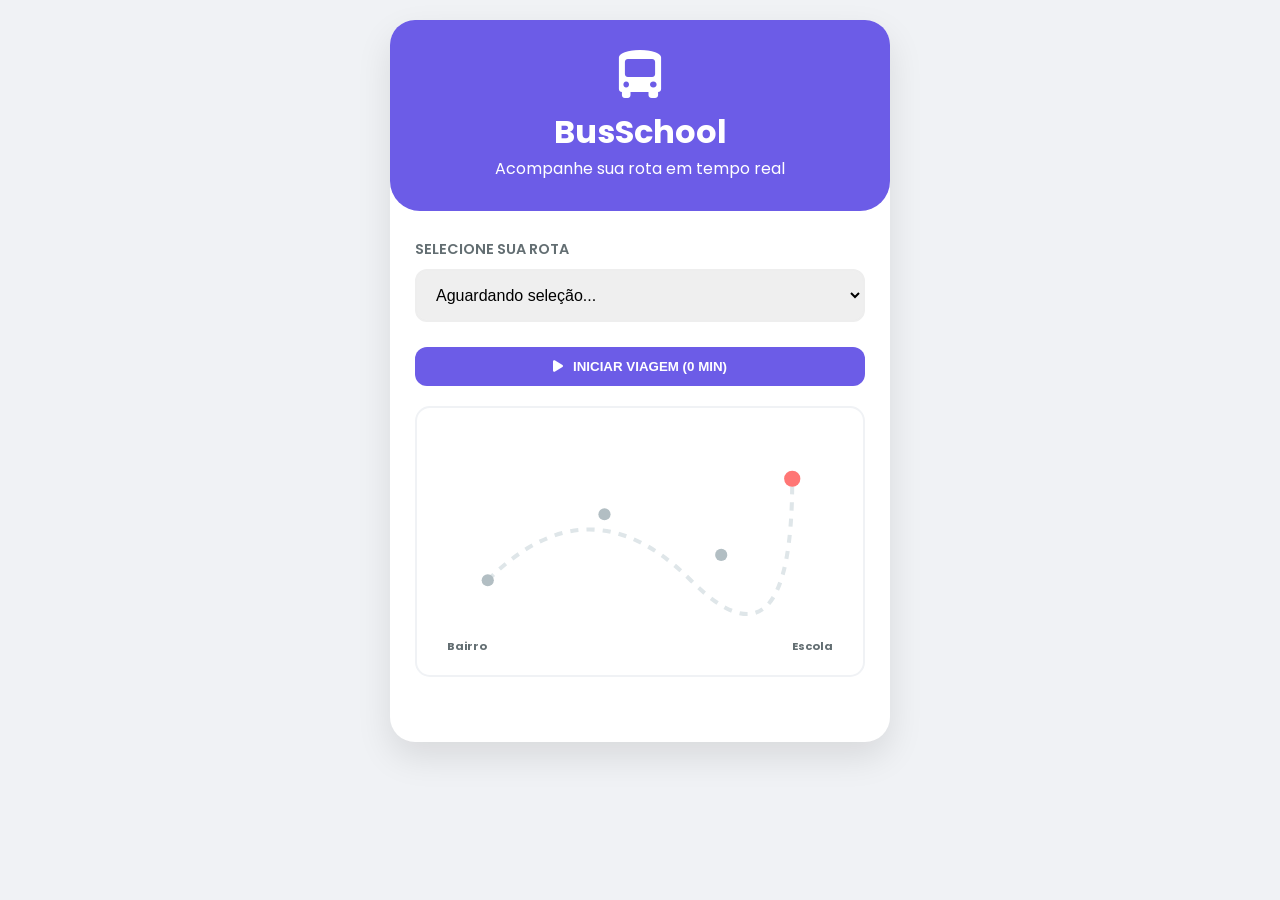
==== index.html @ d6fd9273 "Update index.html" ====
<!DOCTYPE html>
<html lang="pt-br">
<head>
    <meta charset="UTF-8">
    <meta name="viewport" content="width=device-width, initial-scale=1.0">
    <title>BusSchool - Monitoramento Escolar</title>
    
    <link rel="stylesheet" href="style.css">
    
    <link rel="stylesheet" href="https://cdnjs.cloudflare.com/ajax/libs/font-awesome/6.0.0/css/all.min.css">
    <link href="https://fonts.googleapis.com/css2?family=Poppins:wght@400;600&display=swap" rel="stylesheet">
</head>
<body>

    <div class="container">
        <div class="header">
            <i class="fas fa-bus-alt"></i>
            <h1>BusSchool</h1>
            <p>Acompanhe sua rota em tempo real</p>
        </div>

        <div class="content">
            <label>SELECIONE SUA ROTA</label>
            <!-- Alterado: chama updateButtonTime ao mudar -->
            <select id="route" onchange="updateButtonTime()">
                <option value="">Aguardando seleção...</option>
                <option value="10">Rota 01 - Centro (10 min)</option>
                <option value="15">Rota 02 - São José Operário (15 min)</option>
                <option value="20">Rota 03 - São Pedro (20 min)</option>
                <option value="25">Rota 04 - Linha Cambuí (25 min)</option>
                <option value="30">Rota 05 - Porto Moisés Lupion (30 min)</option>
                <option value="12">Rota 06 - São Luiz (12 min)</option>
            </select>

            <button class="btn-play" onclick="startBusJourney()" style="width: 100%; padding: 12px; margin-bottom: 20px; border-radius: 12px; border: none; background: #6c5ce7; color: white; font-weight: bold; cursor: pointer; display: flex; align-items: center; justify-content: center; gap: 10px;">
                <i class="fas fa-play"></i>
                <span id="btn-text">INICIAR VIAGEM (0 MIN)</span>
            </button>

            <div class="map-container" id="mapWrapper">
                <svg viewBox="0 0 400 200" class="map-svg">
                    <path id="route-path-animation" d="M 50 150 Q 150 50 250 150 T 350 50" fill="none" stroke="#dfe6e9" stroke-width="4" stroke-dasharray="8""")/>>
                    
                    <circle cx="50" cy="150" r="6" class="stop-point" />
                    <circle cx="165" cy="85" r="6" class="stop-point" />
                    <circle cx="280" cy="125" r="6" class="stop-point" />
                    <circle cx="350" cy="50" r="8" class="stop-point school" />

                    <g id="bus-marker-dynamic">
                        <text y="10" x="-12" font-size="24">🚌</text>
                    </g>
                </svg>
                <div class="map-labels">
                    <span>Bairro</span>
                    <span>Escola</span>
                </div>
            </div>

            <div id="bus-card" class="bus-card" style="display: none;">
                <div class="route-info">
                    <div class="eta-circle">
                        <div id="minutes">0</div>
                        <span>min</span>
                    </div>
                    <div>
                        <h3 id="status-text">Ônibus em movimento...</h3>
                        <p class="sub-text" id="arrival-text">Chegada prevista em 0 minutos</p>
                    </div>
                </div>
            </div>
        </div>
    </div>

    <script>
        let countdown; // Variável global para controlar o tempo

        // Atualiza o texto do botão quando seleciona a rota
        function updateButtonTime() {
            const routeSelect = document.getElementById('route');
            const btnText = document.getElementById('btn-text');
            const tempo = routeSelect.value;

            if (tempo) {
                btnText.innerText = `INICIAR VIAGEM (${tempo} MIN)`;
            } else {
                btnText.innerText = "INICIAR VIAGEM (0 MIN)";
            }
        }

        function startBusJourney() {
            const routeSelect = document.getElementById('route');
            const tempoSelecionado = parseInt(routeSelect.value);

            // Valida se foi selecionada uma rota
            if (!tempoSelecionado) {
                alert("Selecione uma rota antes de iniciar!");
                return;
            }

            // Limpa intervalos anteriores
            clearInterval(countdown);

            const mapWrapper = document.getElementById('mapWrapper');
            const busCard = document.getElementById('bus-card');
            const minutesDisplay = document.getElementById('minutes');
            const statusText = document.getElementById('status-text');
            const arrivalText = document.getElementById('arrival-text');

            // Reinicia animação
            mapWrapper.classList.remove('animating');
            void mapWrapper.offsetWidth; 
            mapWrapper.classList.add('animating');
            
            busCard.style.display = 'block';
            
            let timeLeft = tempoSelecionado;
            minutesDisplay.innerText = timeLeft;
            statusText.innerText = "Ônibus em movimento...";
            arrivalText.innerText = `Chegada prevista em ${timeLeft} minutos`;

            // Inicia contagem regressiva (1 minuto = 60000ms)
            countdown = setInterval(() => {
                timeLeft--;
                if (timeLeft > 0) {
                    minutesDisplay.innerText = timeLeft;
                    arrivalText.innerText = `Chegada prevista em ${timeLeft} minutos`;
                } else {
                    minutesDisplay.innerText = "0";
                    statusText.innerText = "Chegou ao destino!";
                    arrivalText.innerText = "O ônibus está na escola.";
                    clearInterval(countdown);
                }
            }, 60000); 
        }
    </script>
</body>
</html>
---- style.css ----
/* VARIÁVEIS E CONFIGURAÇÕES GERAIS */
:root {
    --primary: #6c5ce7;
    --secondary: #a29bfe;
    --success: #00b894;
    --dark: #2d3436;
    --light: #f9f9f9;
}

* { 
    margin: 0; 
    padding: 0; 
    box-sizing: border-box; 
}

body {
    font-family: 'Poppins', sans-serif;
    background-color: #f0f2f5;
    color: var(--dark);
    display: flex;
    justify-content: center;
    padding: 20px;
}

/* CONTAINER PRINCIPAL */
.container {
    width: 100%;
    max-width: 500px;
    background: white;
    border-radius: 25px;
    box-shadow: 0 15px 35px rgba(0,0,0,0.1);
    overflow: hidden;
    padding-bottom: 20px;
}

/* CABEÇALHO */
.header {
    background: var(--primary);
    color: white;
    padding: 30px 20px;
    text-align: center;
    border-radius: 0 0 30px 30px;
}

.header i { 
    font-size: 3rem; 
    margin-bottom: 10px; 
}

.content { 
    padding: 25px; 
}

label { 
    font-weight: 600; 
    font-size: 0.9rem; 
    color: #636e72; 
}

select {
    width: 100%;
    padding: 15px;
    border: 2px solid #eee;
    border-radius: 12px;
    font-size: 1rem;
    margin-top: 8px;
    margin-bottom: 25px;
    outline: none;
    transition: border-color 0.3s;
}

/* BOTÃO PLAY TECNOLÓGICO */
.btn-play {
    width: 100%;
    padding: 12px;
    margin-bottom: 20px;
    border: none;
    border-radius: 12px;
    background: linear-gradient(135deg, var(--primary), var(--secondary));
    color: white;
    font-weight: bold;
    cursor: pointer;
    display: flex;
    align-items: center;
    justify-content: center;
    gap: 10px;
    transition: transform 0.2s, box-shadow 0.2s;
}

.btn-play:hover {
    transform: translateY(-2px);
    box-shadow: 0 5px 15px rgba(108, 92, 231, 0.4);
}

/* MAPA E CONTAINER */
.map-container {
    background: #ffffff;
    border: 2px solid #f0f2f5;
    border-radius: 15px;
    margin-bottom: 20px;
    padding: 20px;
    position: relative;
    overflow: hidden;
}

.map-svg {
    width: 100%;
    height: auto;
}

/* CONFIGURAÇÃO DO ÔNIBUS PARA SEGUIR O CAMINHO */
#bus-marker-dynamic {
    visibility: hidden;
    /* Define o caminho idêntico ao do desenho (Q = Curva Bézier) */
    offset-path: path('M 50 150 Q 150 50 250 150 T 350 50');
    offset-rotate: auto; /* Faz o ônibus inclinar nas curvas para ficar realista */
}

/* CLASSE QUE INICIA A ANIMAÇÃO (ATIVADA VIA JS) */
.animating #bus-marker-dynamic {
    visibility: visible;
    /* 300s = 5 minutos exatos */
    animation: followPath 300s linear forwards;
}

/* BRILHO TECNOLÓGICO NA ROTA QUANDO ATIVO */
.animating #route-path-animation {
    stroke: var(--primary);
    stroke-width: 5px;
    filter: drop-shadow(0 0 5px var(--secondary));
    transition: all 1s ease;
}

@keyframes followPath {
    from { offset-distance: 0%; }
    to { offset-distance: 100%; }
}

/* PONTOS DE PARADA */
.stop-point {
    fill: #b2bec3;
    transition: all 0.3s ease;
}

.stop-point.school { 
    fill: #ff7675; 
}

/* Estilo para destacar os pontos quando o ônibus passar */
.stop-active {
    fill: var(--success) !important;
    filter: drop-shadow(0 0 8px var(--success));
}

.map-labels {
    display: flex;
    justify-content: space-between;
    font-size: 0.7rem;
    font-weight: bold;
    color: #636e72;
    padding: 0 10px;
}

/* CARD DE INFORMAÇÕES (BUS CARD) */
.bus-card {
    background: var(--light);
    border-radius: 20px;
    padding: 20px;
    animation: slideUp 0.5s ease;
}

.route-info { 
    display: flex; 
    align-items: center; 
    gap: 15px; 
}

.eta-circle {
    background: var(--primary);
    color: white;
    width: 60px;
    height: 60px;
    border-radius: 50%;
    display: flex;
    flex-direction: column;
    align-items: center;
    justify-content: center;
    font-weight: bold;
    font-size: 1.2rem;
    flex-shrink: 0;
}

.eta-circle span {
    font-size: 0.6rem;
    text-transform: uppercase;
}

.sub-text { 
    font-size: 0.8rem; 
    color: #636e72; 
    margin-top: 4px;
}

@keyframes slideUp {
    from { opacity: 0; transform: translateY(20px); }
    to { opacity: 1; transform: translateY(0); }
}
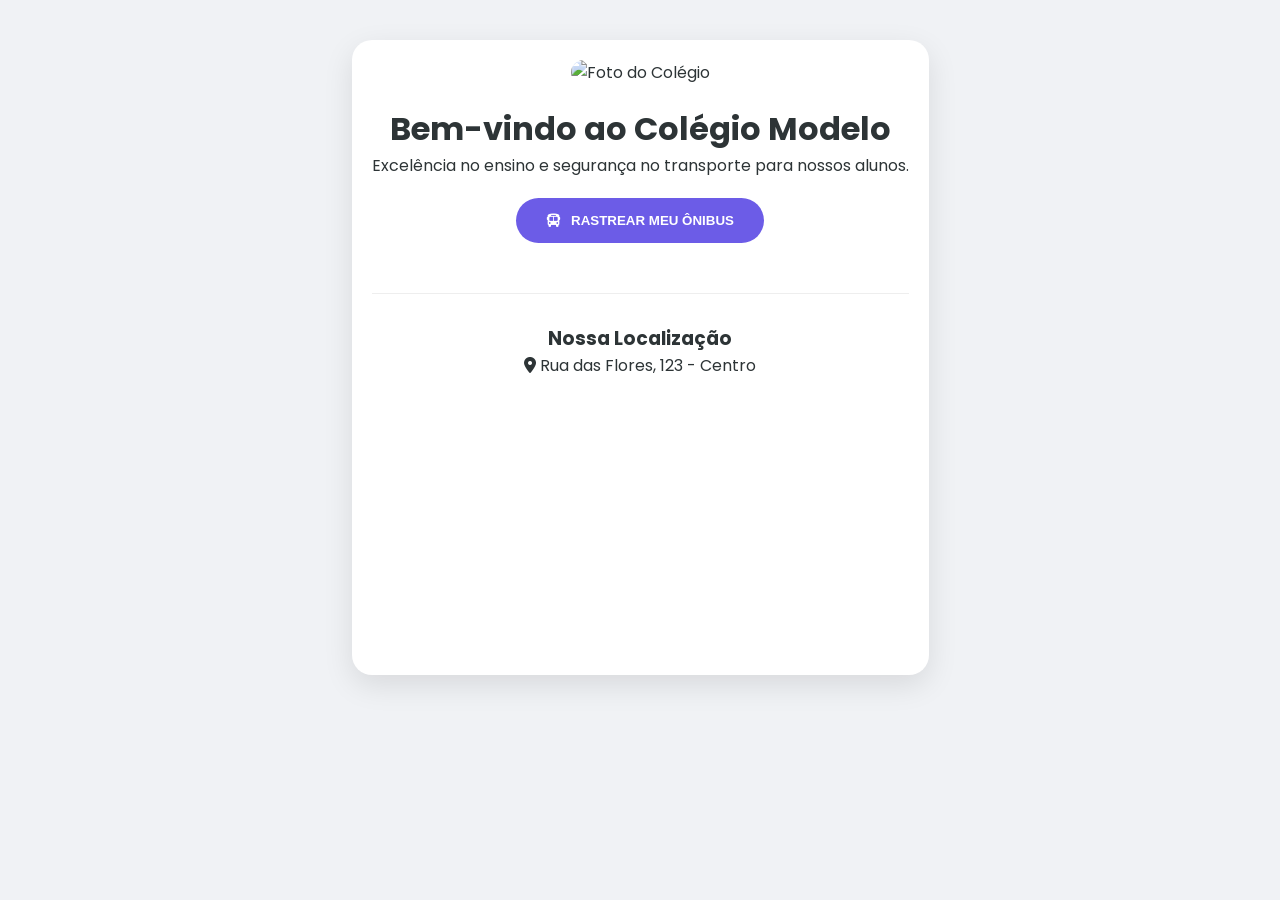
==== commit 4a18dded: "Update index.html" ====
--- a/index.html
+++ b/index.html
@@ -3,68 +3,135 @@
 <head>
     <meta charset="UTF-8">
     <meta name="viewport" content="width=device-width, initial-scale=1.0">
-    <title>BusSchool - Monitoramento Escolar</title>
+    <title>Colégio Modelo - BusSchool</title>
     
     <link rel="stylesheet" href="style.css">
-    
     <link rel="stylesheet" href="https://cdnjs.cloudflare.com/ajax/libs/font-awesome/6.0.0/css/all.min.css">
     <link href="https://fonts.googleapis.com/css2?family=Poppins:wght@400;600&display=swap" rel="stylesheet">
+
+    <style>
+        /* Estilos extras para a nova apresentação */
+        .escola-container {
+            max-width: 800px;
+            margin: 20px auto;
+            padding: 20px;
+            background: white;
+            border-radius: 20px;
+            box-shadow: 0 10px 30px rgba(0,0,0,0.1);
+            text-align: center;
+            font-family: 'Poppins', sans-serif;
+        }
+        .foto-escola {
+            width: 100%;
+            height: 300px;
+            object-fit: cover;
+            border-radius: 15px;
+            margin-bottom: 20px;
+        }
+        .btn-rastreio {
+            background: #6c5ce7;
+            color: white;
+            padding: 15px 30px;
+            border-radius: 50px;
+            text-decoration: none;
+            display: inline-flex;
+            align-items: center;
+            gap: 10px;
+            font-weight: bold;
+            margin: 20px 0;
+            cursor: pointer;
+            transition: transform 0.2s;
+            border: none;
+        }
+        .btn-rastreio:hover { transform: scale(1.05); }
+        .mapa-escola {
+            width: 100%;
+            height: 250px;
+            border-radius: 15px;
+            border: none;
+            margin-top: 20px;
+        }
+        #secao-busschool { display: none; } /* Esconde o rastreador inicialmente */
+    </style>
 </head>
 <body>
 
-    <div class="container">
-        <div class="header">
-            <i class="fas fa-bus-alt"></i>
-            <h1>BusSchool</h1>
-            <p>Acompanhe sua rota em tempo real</p>
-        </div>
-
-        <div class="content">
-            <label>SELECIONE SUA ROTA</label>
-            <!-- Alterado: chama updateButtonTime ao mudar -->
-            <select id="route" onchange="updateButtonTime()">
-                <option value="">Aguardando seleção...</option>
-                <option value="10">Rota 01 - Centro (10 min)</option>
-                <option value="15">Rota 02 - São José Operário (15 min)</option>
-                <option value="20">Rota 03 - São Pedro (20 min)</option>
-                <option value="25">Rota 04 - Linha Cambuí (25 min)</option>
-                <option value="30">Rota 05 - Porto Moisés Lupion (30 min)</option>
-                <option value="12">Rota 06 - São Luiz (12 min)</option>
-            </select>
-
-            <button class="btn-play" onclick="startBusJourney()" style="width: 100%; padding: 12px; margin-bottom: 20px; border-radius: 12px; border: none; background: #6c5ce7; color: white; font-weight: bold; cursor: pointer; display: flex; align-items: center; justify-content: center; gap: 10px;">
-                <i class="fas fa-play"></i>
-                <span id="btn-text">INICIAR VIAGEM (0 MIN)</span>
-            </button>
-
-            <div class="map-container" id="mapWrapper">
-                <svg viewBox="0 0 400 200" class="map-svg">
-                    <path id="route-path-animation" d="M 50 150 Q 150 50 250 150 T 350 50" fill="none" stroke="#dfe6e9" stroke-width="4" stroke-dasharray="8""")/>>
-                    
-                    <circle cx="50" cy="150" r="6" class="stop-point" />
-                    <circle cx="165" cy="85" r="6" class="stop-point" />
-                    <circle cx="280" cy="125" r="6" class="stop-point" />
-                    <circle cx="350" cy="50" r="8" class="stop-point school" />
-
-                    <g id="bus-marker-dynamic">
-                        <text y="10" x="-12" font-size="24">🚌</text>
-                    </g>
-                </svg>
-                <div class="map-labels">
-                    <span>Bairro</span>
-                    <span>Escola</span>
+    <!-- SEÇÃO 1: APRESENTAÇÃO DA ESCOLA -->
+    <div id="secao-apresentacao" class="escola-container">
+        <img src="https://unsplash.com" alt="Foto do Colégio" class="foto-escola">
+        
+        <h1>Bem-vindo ao Colégio Modelo</h1>
+        <p>Excelência no ensino e segurança no transporte para nossos alunos.</p>
+
+        <!-- Botão que abre o rastreador -->
+        <button class="btn-rastreio" onclick="abrirRastreador()">
+            <i class="fas fa-bus"></i> RASTREAR MEU ÔNIBUS
+        </button>
+
+        <hr style="margin: 30px 0; border: 0; border-top: 1px solid #eee;">
+
+        <h3>Nossa Localização</h3>
+        <p><i class="fas fa-map-marker-alt"></i> Rua das Flores, 123 - Centro</p>
+        <!-- Exemplo de mapa (pode trocar pelo link do seu colégio no Google Maps) -->
+        <iframe class="mapa-escola" src="https://google.com" allowfullscreen="" loading="lazy"></iframe>
+    </div>
+
+    <!-- SEÇÃO 2: O SEU CÓDIGO DO BUSSCHOOL -->
+    <div id="secao-busschool">
+        <div class="container">
+            <div class="header">
+                <button onclick="voltarParaSite()" style="float: left; background: none; border: none; color: white; cursor: pointer;"><i class="fas fa-arrow-left"></i> Voltar</button>
+                <i class="fas fa-bus-alt"></i>
+                <h1>BusSchool</h1>
+                <p>Acompanhe sua rota em tempo real</p>
+            </div>
+
+            <div class="content">
+                <label>SELECIONE SUA ROTA</label>
+                <select id="route" onchange="updateButtonTime()">
+                    <option value="">Aguardando seleção...</option>
+                    <option value="10">Rota 01 - Centro (10 min)</option>
+                    <option value="15">Rota 02 - São José Operário (15 min)</option>
+                    <option value="10">Rota 03 - São Pedro (20 min)</option>
+                    <option value="15">Rota 04 - Linha Cambuí (25 min)</option>
+                    <option value="10">Rota 05 - Porto Moisés Lupion (30 min)</option>
+                    <option value="12">Rota 06 - São Luiz (12 min)</option>
+                </select>
+
+                <button class="btn-play" onclick="startBusJourney()" style="width: 100%; padding: 12px; margin-bottom: 20px; border-radius: 12px; border: none; background: #6c5ce7; color: white; font-weight: bold; cursor: pointer; display: flex; align-items: center; justify-content: center; gap: 10px;">
+                    <i class="fas fa-play"></i>
+                    <span id="btn-text">INICIAR VIAGEM (0 MIN)</span>
+                </button>
+
+                <div class="map-container" id="mapWrapper">
+                    <svg viewBox="0 0 400 200" class="map-svg">
+                        <path id="route-path-animation" d="M 50 150 Q 150 50 250 150 T 350 50" fill="none" stroke="#dfe6e9" stroke-width="4" stroke-dasharray="8""")/>>
+                        
+                        <circle cx="50" cy="150" r="6" class="stop-point" />
+                        <circle cx="165" cy="85" r="6" class="stop-point" />
+                        <circle cx="280" cy="125" r="6" class="stop-point" />
+                        <circle cx="350" cy="50" r="8" class="stop-point school" />
+
+                        <g id="bus-marker-dynamic">
+                            <text y="10" x="-12" font-size="24">🚌</text>
+                        </g>
+                    </svg>
+                    <div class="map-labels">
+                        <span>Bairro</span>
+                        <span>Escola</span>
+                    </div>
                 </div>
-            </div>
-
-            <div id="bus-card" class="bus-card" style="display: none;">
-                <div class="route-info">
-                    <div class="eta-circle">
-                        <div id="minutes">0</div>
-                        <span>min</span>
-                    </div>
-                    <div>
-                        <h3 id="status-text">Ônibus em movimento...</h3>
-                        <p class="sub-text" id="arrival-text">Chegada prevista em 0 minutos</p>
+
+                <div id="bus-card" class="bus-card" style="display: none;">
+                    <div class="route-info">
+                        <div class="eta-circle">
+                            <div id="minutes">0</div>
+                            <span>min</span>
+                        </div>
+                        <div>
+                            <h3 id="status-text">Ônibus em movimento...</h3>
+                            <p class="sub-text" id="arrival-text">Chegada prevista em 0 minutos</p>
+                        </div>
                     </div>
                 </div>
             </div>
@@ -72,45 +139,47 @@
     </div>
 
     <script>
-        let countdown; // Variável global para controlar o tempo
-
-        // Atualiza o texto do botão quando seleciona a rota
+        // --- FUNÇÕES DE NAVEGAÇÃO ---
+        function abrirRastreador() {
+            document.getElementById('secao-apresentacao').style.display = 'none';
+            document.getElementById('secao-busschool').style.display = 'block';
+            window.scrollTo(0, 0);
+        }
+
+        function voltarParaSite() {
+            document.getElementById('secao-apresentacao').style.display = 'block';
+            document.getElementById('secao-busschool').style.display = 'none';
+        }
+
+        // --- SEU CÓDIGO ORIGINAL DO BUSSCHOOL ---
+        let countdown;
+
         function updateButtonTime() {
             const routeSelect = document.getElementById('route');
             const btnText = document.getElementById('btn-text');
             const tempo = routeSelect.value;
-
-            if (tempo) {
-                btnText.innerText = `INICIAR VIAGEM (${tempo} MIN)`;
-            } else {
-                btnText.innerText = "INICIAR VIAGEM (0 MIN)";
-            }
+            btnText.innerText = tempo ? `INICIAR VIAGEM (${tempo} MIN)` : "INICIAR VIAGEM (0 MIN)";
         }
 
         function startBusJourney() {
             const routeSelect = document.getElementById('route');
             const tempoSelecionado = parseInt(routeSelect.value);
 
-            // Valida se foi selecionada uma rota
             if (!tempoSelecionado) {
                 alert("Selecione uma rota antes de iniciar!");
                 return;
             }
 
-            // Limpa intervalos anteriores
             clearInterval(countdown);
-
             const mapWrapper = document.getElementById('mapWrapper');
             const busCard = document.getElementById('bus-card');
             const minutesDisplay = document.getElementById('minutes');
             const statusText = document.getElementById('status-text');
             const arrivalText = document.getElementById('arrival-text');
 
-            // Reinicia animação
             mapWrapper.classList.remove('animating');
             void mapWrapper.offsetWidth; 
             mapWrapper.classList.add('animating');
-            
             busCard.style.display = 'block';
             
             let timeLeft = tempoSelecionado;
@@ -118,7 +187,6 @@
             statusText.innerText = "Ônibus em movimento...";
             arrivalText.innerText = `Chegada prevista em ${timeLeft} minutos`;
 
-            // Inicia contagem regressiva (1 minuto = 60000ms)
             countdown = setInterval(() => {
                 timeLeft--;
                 if (timeLeft > 0) {
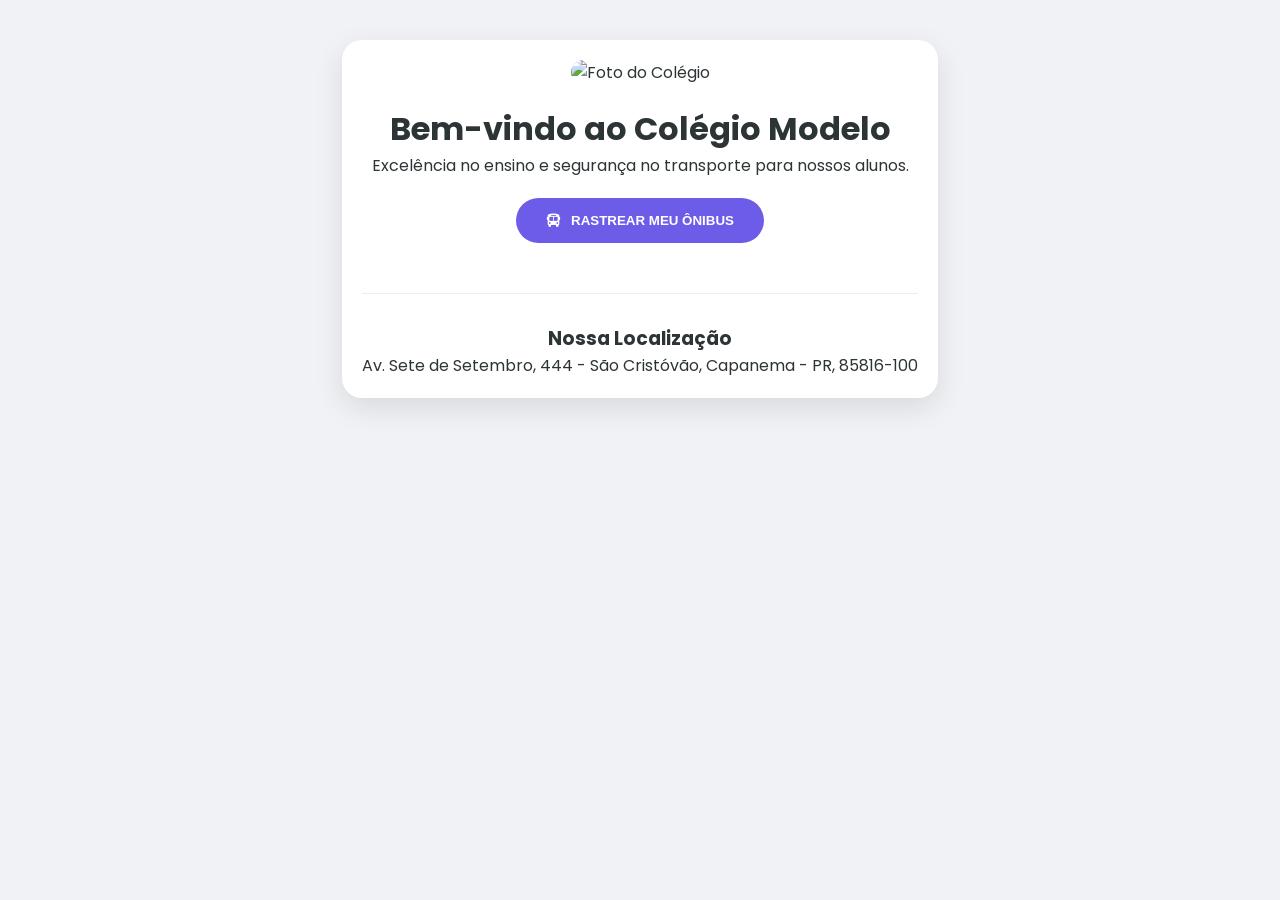
==== commit 7dcf4777: "Update index.html" ====
--- a/index.html
+++ b/index.html
@@ -71,8 +71,8 @@
         <hr style="margin: 30px 0; border: 0; border-top: 1px solid #eee;">
 
         <h3>Nossa Localização</h3>
-        <p><i class="fas fa-map-marker-alt"></i> Rua das Flores, 123 - Centro</p>
-        <!-- Exemplo de mapa (pode trocar pelo link do seu colégio no Google Maps) -->
+        <p><i class="-25.658882579144443, -53.8082368642279"></i> Av. Sete de Setembro, 444 - São Cristóvão, Capanema - PR, 85816-100 </p>
+        <!-- -25.658882579144443, -53.8082368642279
         <iframe class="mapa-escola" src="https://google.com" allowfullscreen="" loading="lazy"></iframe>
     </div>
 
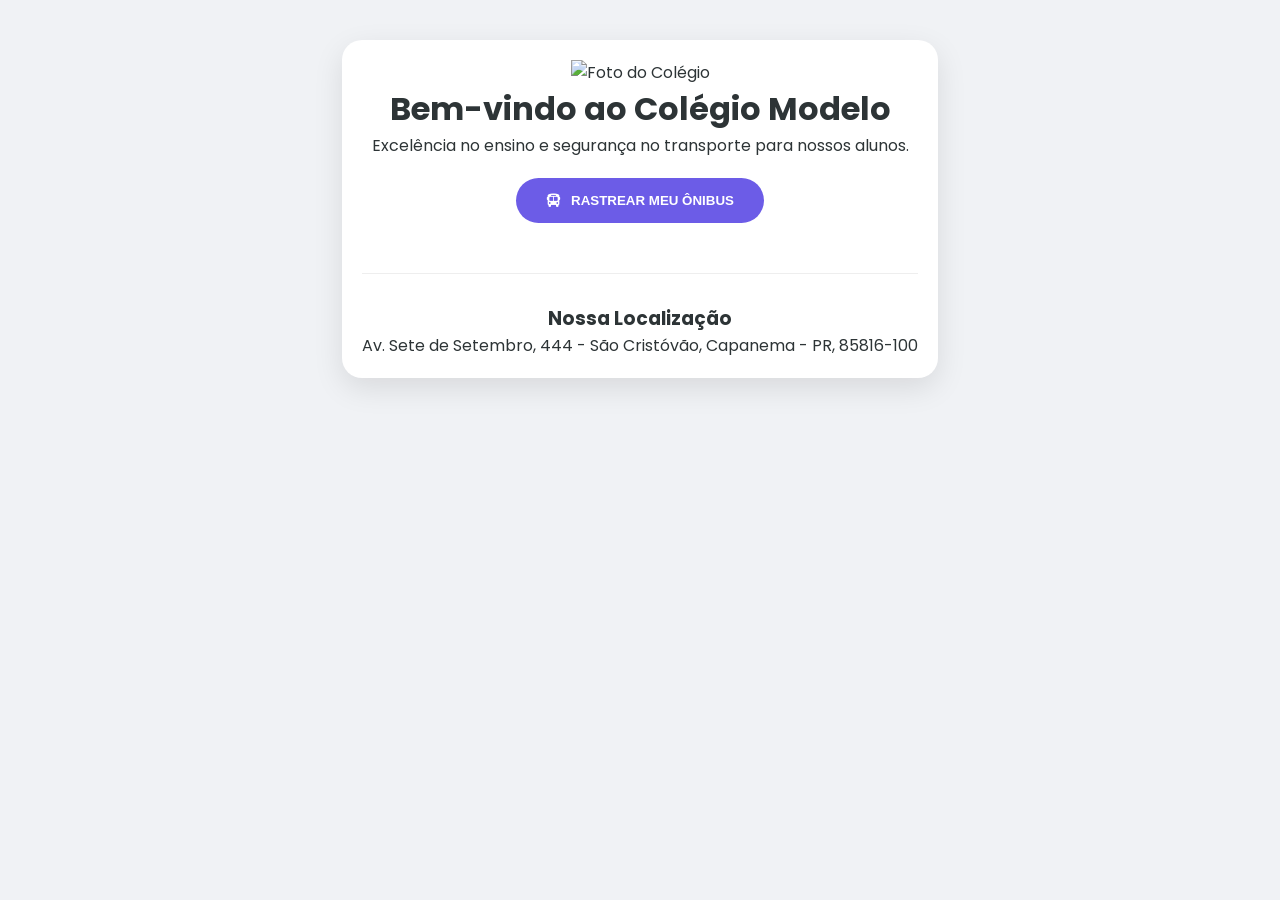
==== commit 62be4cd5: "Update index.html" ====
--- a/index.html
+++ b/index.html
@@ -58,7 +58,7 @@
 
     <!-- SEÇÃO 1: APRESENTAÇÃO DA ESCOLA -->
     <div id="secao-apresentacao" class="escola-container">
-        <img src="https://unsplash.com" alt="Foto do Colégio" class="foto-escola">
+        <img src="https://unsplash.com" alt="Foto do Colégio" class="coelgio.jpeg">
         
         <h1>Bem-vindo ao Colégio Modelo</h1>
         <p>Excelência no ensino e segurança no transporte para nossos alunos.</p>
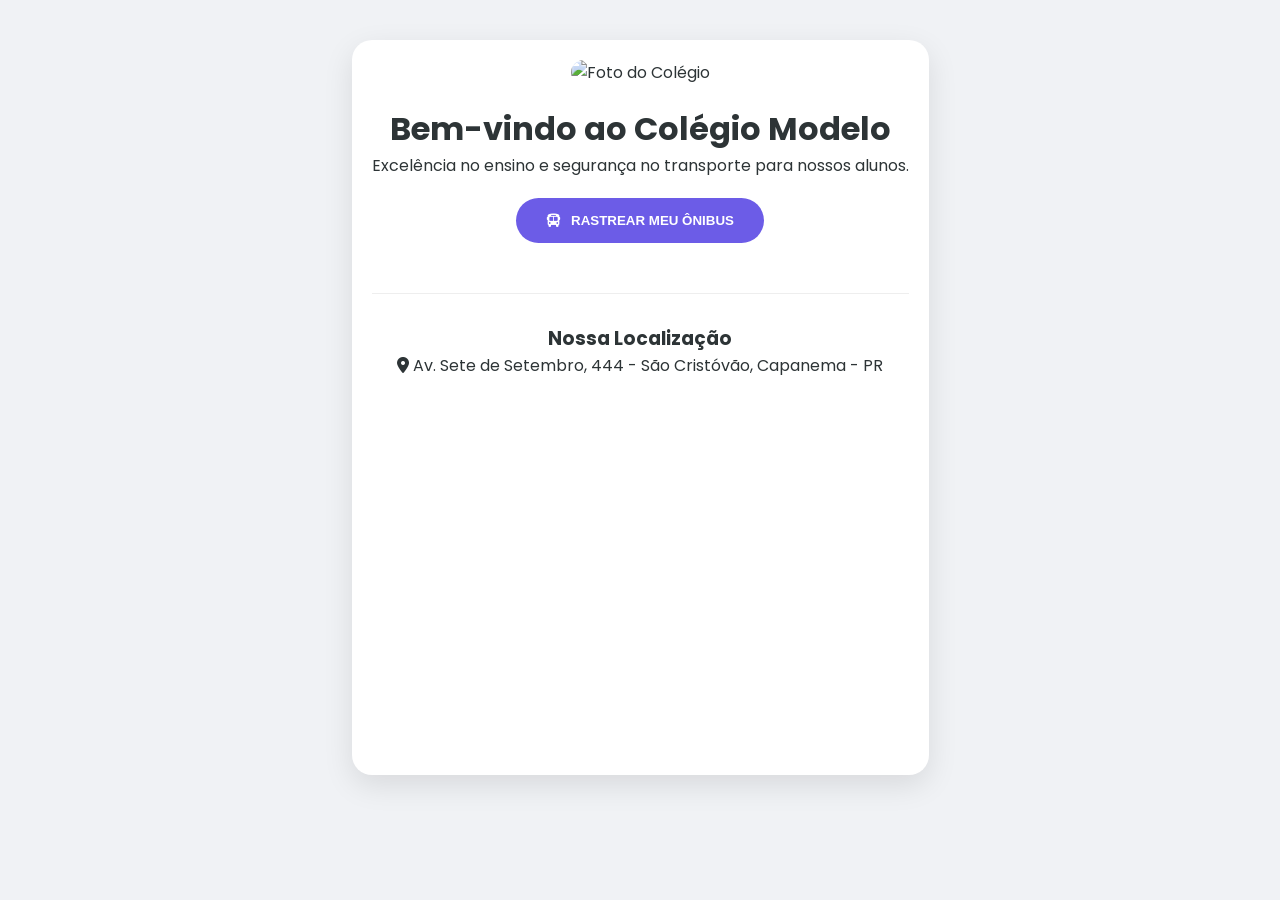
==== commit 4d415efb: "Update index.html" ====
--- a/index.html
+++ b/index.html
@@ -10,7 +10,6 @@
     <link href="https://fonts.googleapis.com/css2?family=Poppins:wght@400;600&display=swap" rel="stylesheet">
 
     <style>
-        /* Estilos extras para a nova apresentação */
         .escola-container {
             max-width: 800px;
             margin: 20px auto;
@@ -46,24 +45,24 @@
         .btn-rastreio:hover { transform: scale(1.05); }
         .mapa-escola {
             width: 100%;
-            height: 250px;
+            height: 350px;
             border-radius: 15px;
             border: none;
             margin-top: 20px;
         }
-        #secao-busschool { display: none; } /* Esconde o rastreador inicialmente */
+        #secao-busschool { display: none; }
     </style>
 </head>
 <body>
 
     <!-- SEÇÃO 1: APRESENTAÇÃO DA ESCOLA -->
     <div id="secao-apresentacao" class="escola-container">
-        <img src="https://unsplash.com" alt="Foto do Colégio" class="coelgio.jpeg">
+        <!-- Ajustei o caminho da sua foto aqui -->
+        <img src="colegio.jpeg" alt="Foto do Colégio" class="foto-escola">
         
         <h1>Bem-vindo ao Colégio Modelo</h1>
         <p>Excelência no ensino e segurança no transporte para nossos alunos.</p>
 
-        <!-- Botão que abre o rastreador -->
         <button class="btn-rastreio" onclick="abrirRastreador()">
             <i class="fas fa-bus"></i> RASTREAR MEU ÔNIBUS
         </button>
@@ -71,19 +70,23 @@
         <hr style="margin: 30px 0; border: 0; border-top: 1px solid #eee;">
 
         <h3>Nossa Localização</h3>
-        <p><i class="-25.658882579144443, -53.8082368642279"></i> Av. Sete de Setembro, 444 - São Cristóvão, Capanema - PR, 85816-100 </p>
-        <!-- -25.658882579144443, -53.8082368642279
+        <p><i class="fas fa-map-marker-alt"></i> Av. Sete de Setembro, 444 - São Cristóvão, Capanema - PR</p>
+        
+        <!-- Mapa real de Capanema usando as coordenadas que você mandou -->
         <iframe class="mapa-escola" src="https://google.com" allowfullscreen="" loading="lazy"></iframe>
     </div>
 
     <!-- SEÇÃO 2: O SEU CÓDIGO DO BUSSCHOOL -->
     <div id="secao-busschool">
         <div class="container">
-            <div class="header">
-                <button onclick="voltarParaSite()" style="float: left; background: none; border: none; color: white; cursor: pointer;"><i class="fas fa-arrow-left"></i> Voltar</button>
-                <i class="fas fa-bus-alt"></i>
-                <h1>BusSchool</h1>
-                <p>Acompanhe sua rota em tempo real</p>
+            <div class="header" style="display: flex; align-items: center; justify-content: space-between; padding: 20px;">
+                <button onclick="voltarParaSite()" style="background: none; border: none; color: white; cursor: pointer; font-size: 1.2rem;">
+                    <i class="fas fa-arrow-left"></i> Voltar
+                </button>
+                <div style="text-align: center; flex-grow: 1;">
+                    <i class="fas fa-bus-alt"></i>
+                    <h1>BusSchool</h1>
+                </div>
             </div>
 
             <div class="content">
@@ -92,13 +95,13 @@
                     <option value="">Aguardando seleção...</option>
                     <option value="10">Rota 01 - Centro (10 min)</option>
                     <option value="15">Rota 02 - São José Operário (15 min)</option>
-                    <option value="10">Rota 03 - São Pedro (20 min)</option>
-                    <option value="15">Rota 04 - Linha Cambuí (25 min)</option>
-                    <option value="10">Rota 05 - Porto Moisés Lupion (30 min)</option>
+                    <option value="20">Rota 03 - São Pedro (20 min)</option>
+                    <option value="25">Rota 04 - Linha Cambuí (25 min)</option>
+                    <option value="30">Rota 05 - Porto Moisés Lupion (30 min)</option>
                     <option value="12">Rota 06 - São Luiz (12 min)</option>
                 </select>
 
-                <button class="btn-play" onclick="startBusJourney()" style="width: 100%; padding: 12px; margin-bottom: 20px; border-radius: 12px; border: none; background: #6c5ce7; color: white; font-weight: bold; cursor: pointer; display: flex; align-items: center; justify-content: center; gap: 10px;">
+                <button class="btn-play" onclick="startBusJourney()" id="btn-main">
                     <i class="fas fa-play"></i>
                     <span id="btn-text">INICIAR VIAGEM (0 MIN)</span>
                 </button>
@@ -106,12 +109,10 @@
                 <div class="map-container" id="mapWrapper">
                     <svg viewBox="0 0 400 200" class="map-svg">
                         <path id="route-path-animation" d="M 50 150 Q 150 50 250 150 T 350 50" fill="none" stroke="#dfe6e9" stroke-width="4" stroke-dasharray="8""")/>>
-                        
                         <circle cx="50" cy="150" r="6" class="stop-point" />
                         <circle cx="165" cy="85" r="6" class="stop-point" />
                         <circle cx="280" cy="125" r="6" class="stop-point" />
                         <circle cx="350" cy="50" r="8" class="stop-point school" />
-
                         <g id="bus-marker-dynamic">
                             <text y="10" x="-12" font-size="24">🚌</text>
                         </g>
@@ -139,7 +140,6 @@
     </div>
 
     <script>
-        // --- FUNÇÕES DE NAVEGAÇÃO ---
         function abrirRastreador() {
             document.getElementById('secao-apresentacao').style.display = 'none';
             document.getElementById('secao-busschool').style.display = 'block';
@@ -149,9 +149,9 @@
         function voltarParaSite() {
             document.getElementById('secao-apresentacao').style.display = 'block';
             document.getElementById('secao-busschool').style.display = 'none';
-        }
-
-        // --- SEU CÓDIGO ORIGINAL DO BUSSCHOOL ---
+            if (countdown) clearInterval(countdown);
+        }
+
         let countdown;
 
         function updateButtonTime() {
@@ -170,7 +170,8 @@
                 return;
             }
 
-            clearInterval(countdown);
+            if (countdown) clearInterval(countdown);
+            
             const mapWrapper = document.getElementById('mapWrapper');
             const busCard = document.getElementById('bus-card');
             const minutesDisplay = document.getElementById('minutes');
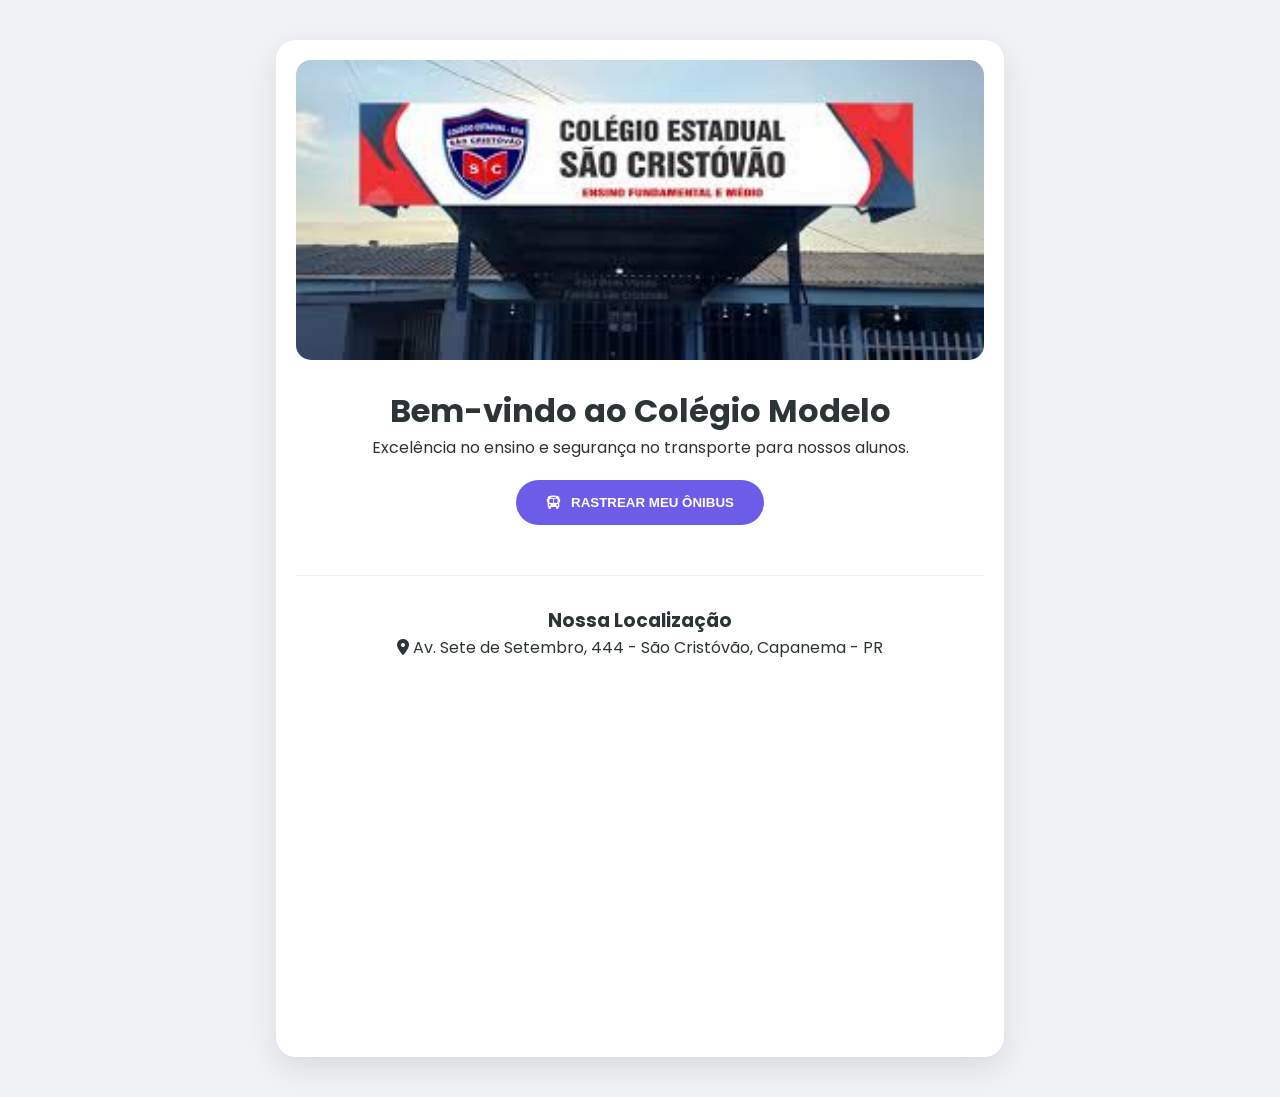
==== commit 7f36d86f: "Fix image source path in index.html" ====
--- a/index.html
+++ b/index.html
@@ -58,7 +58,7 @@
     <!-- SEÇÃO 1: APRESENTAÇÃO DA ESCOLA -->
     <div id="secao-apresentacao" class="escola-container">
         <!-- Ajustei o caminho da sua foto aqui -->
-        <img src="colegio.jpeg" alt="Foto do Colégio" class="foto-escola">
+        <img src="coelgio.jpeg" alt="Foto do Colégio" class="foto-escola">
         
         <h1>Bem-vindo ao Colégio Modelo</h1>
         <p>Excelência no ensino e segurança no transporte para nossos alunos.</p>
